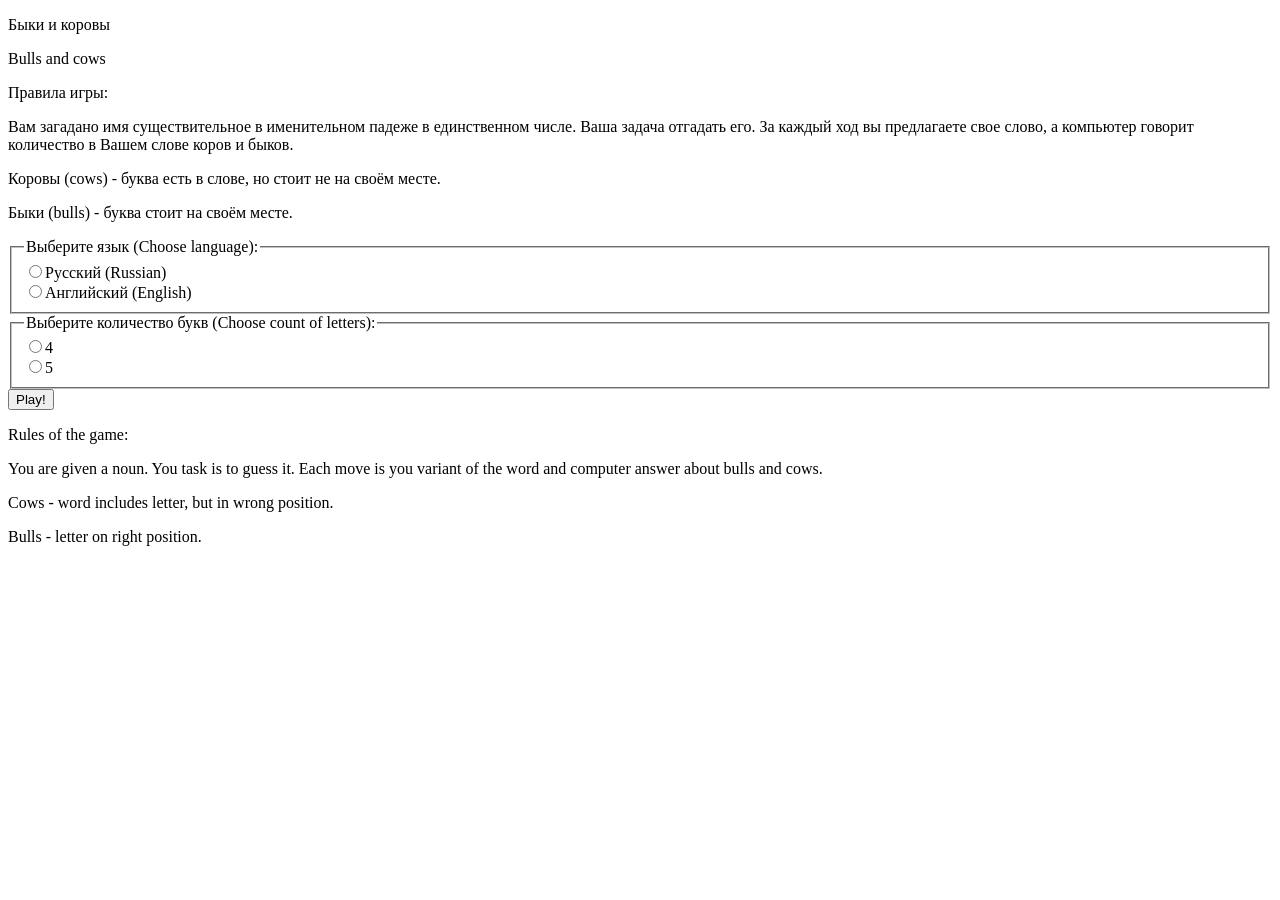
==== index.html @ 8b750e5d "clear project, modify english words" ====
<!DOCTYPE html>
<html lang="en">
<head>
    <meta charset="UTF-8">
    <title>Cows and Bulls</title>
    <link href="css/index.css" type="text/css" rel="stylesheet">
    <script src="https://code.jquery.com/jquery-3.7.1.js"
            integrity="sha256-eKhayi8LEQwp4NKxN+CfCh+3qOVUtJn3QNZ0TciWLP4=" crossorigin="anonymous"></script>
    <script src="js/index.js"></script>
</head>
<body class="body">

</body>
</html>
<!--    <header>
        <h1>Быки и коровы</h1>
    </header>
    <div class="rules">
    <h2><p>Правила игры</p></h2>
    <h3><p>Вам загадано слово из 4 букв (имя существительное в именительном падеже в единственном числе).
        Ваша задача отгадать его. За каждый ход вы предлагаете свое слово из 4 букв (имя существительное в именительном падеже в единственном числе),
        а компьютер говорит количество в Вашем слове коров и быков.</p>
        <p>Коровы - буква есть в слове, но стоит не на своём месте.</p>
        <p>Быки - буква стоит на своём месте.</p>
    </h3>
    </div>
    <div class="playfield">
        <div class="inputfield">
            <div class="input">

            </div>
            <div class="check">
                Check
            </div>
        </div>
        <div class="history">

        </div>
    </div>-->
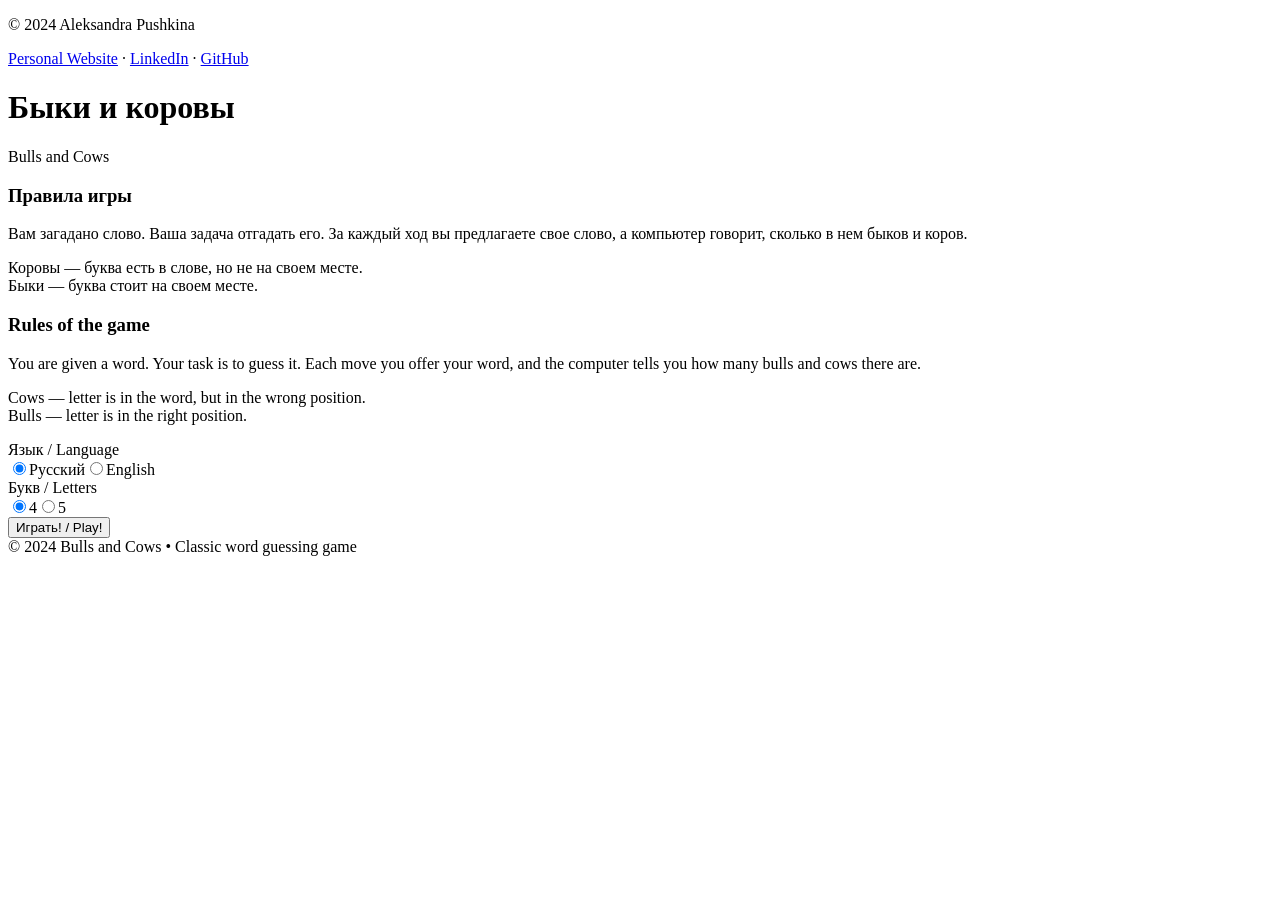
==== commit 8d47cfb7: "update style" ====
--- a/index.html
+++ b/index.html
@@ -2,38 +2,27 @@
 <html lang="en">
 <head>
     <meta charset="UTF-8">
+    <meta name="viewport" content="width=device-width, initial-scale=1.0">
     <title>Cows and Bulls</title>
     <link href="css/index.css" type="text/css" rel="stylesheet">
     <script src="https://code.jquery.com/jquery-3.7.1.js"
-            integrity="sha256-eKhayi8LEQwp4NKxN+CfCh+3qOVUtJn3QNZ0TciWLP4=" crossorigin="anonymous"></script>
+            integrity="sha256-eKhayi8LEQwp4NKxN+CfCh+3qOVUtJn3QNZ0TciWLP4=" crossorigin="anonymous">
+    </script>
     <script src="js/index.js"></script>
 </head>
 <body class="body">
+<!-- Content will be inserted here by JavaScript -->
 
+<!-- FOOTER -->
+<footer class="main-footer">
+    <p>© 2024 Aleksandra Pushkina</p>
+    <div class="footer-links">
+        <a href="https://pushkinaalexandra.github.io" target="_blank">Personal Website</a>
+        <span class="separator">·</span>
+        <a href="https://www.linkedin.com/in/alexandra-pushkina-93a887335/" target="_blank">LinkedIn</a>
+        <span class="separator">·</span>
+        <a href="https://github.com/PushkinaAlexandra" target="_blank">GitHub</a>
+    </div>
+</footer>
 </body>
-</html>
-<!--    <header>
-        <h1>Быки и коровы</h1>
-    </header>
-    <div class="rules">
-    <h2><p>Правила игры</p></h2>
-    <h3><p>Вам загадано слово из 4 букв (имя существительное в именительном падеже в единственном числе).
-        Ваша задача отгадать его. За каждый ход вы предлагаете свое слово из 4 букв (имя существительное в именительном падеже в единственном числе),
-        а компьютер говорит количество в Вашем слове коров и быков.</p>
-        <p>Коровы - буква есть в слове, но стоит не на своём месте.</p>
-        <p>Быки - буква стоит на своём месте.</p>
-    </h3>
-    </div>
-    <div class="playfield">
-        <div class="inputfield">
-            <div class="input">
-
-            </div>
-            <div class="check">
-                Check
-            </div>
-        </div>
-        <div class="history">
-
-        </div>
-    </div>-->+</html>
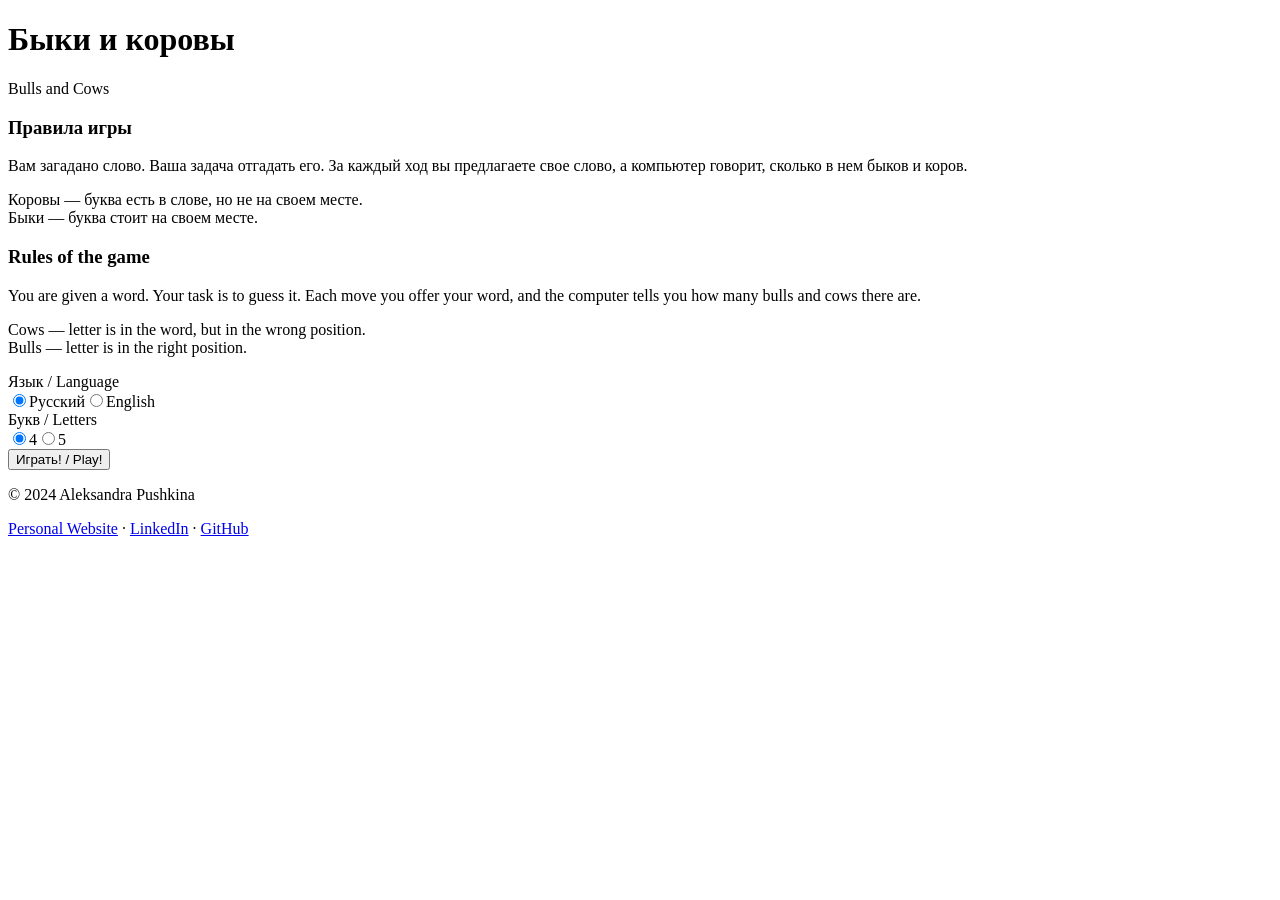
==== commit 2f8d7f50: "update style" ====
--- a/index.html
+++ b/index.html
@@ -10,8 +10,10 @@
     </script>
     <script src="js/index.js"></script>
 </head>
-<body class="body">
-<!-- Content will be inserted here by JavaScript -->
+<body>
+<div class="main-container">
+    <!-- Header, Rules, Settings, Play Button will be inserted here -->
+</div>
 
 <!-- FOOTER -->
 <footer class="main-footer">
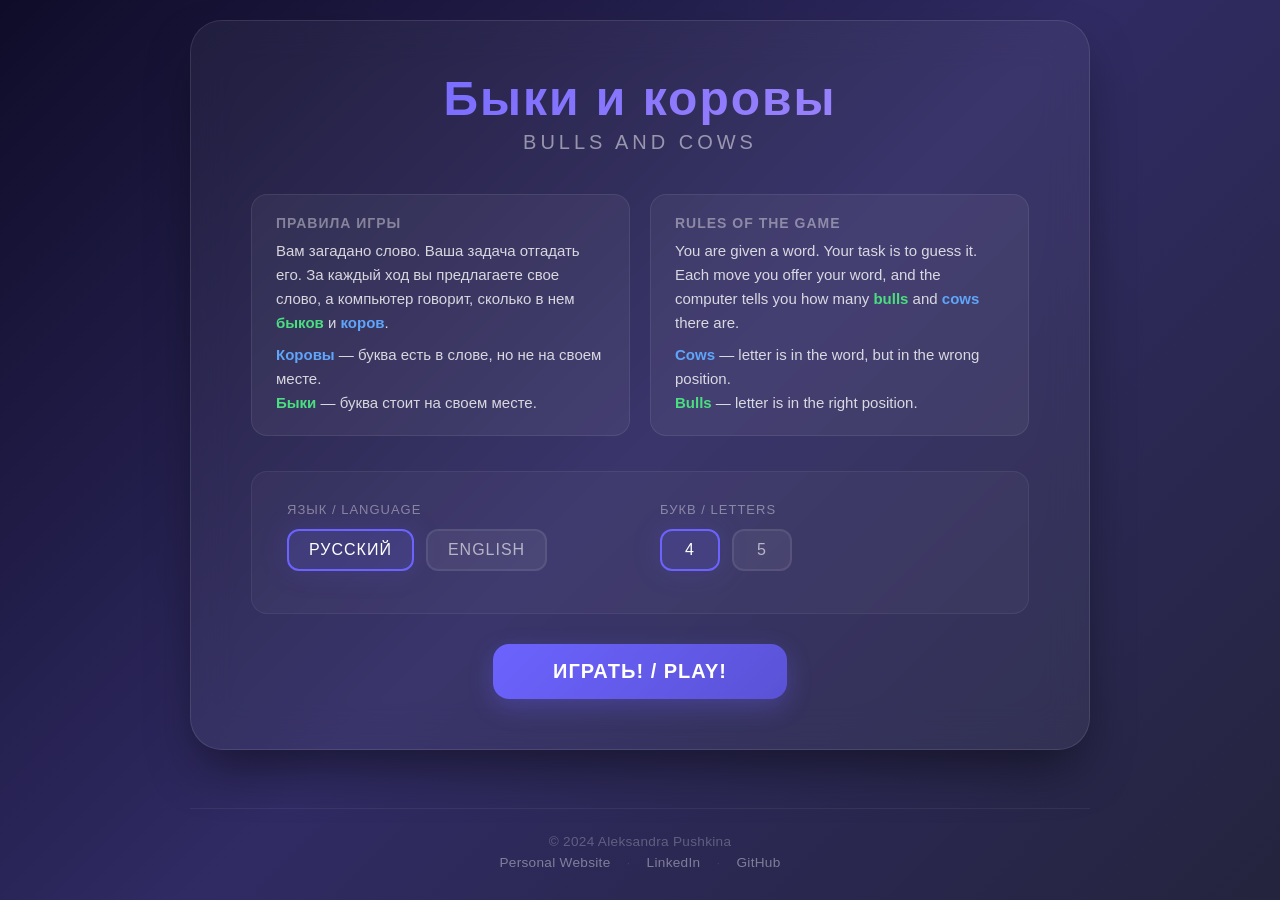
==== commit 22f62eb9: "Update index.html" ====
--- a/index.html
+++ b/index.html
@@ -4,11 +4,11 @@
     <meta charset="UTF-8">
     <meta name="viewport" content="width=device-width, initial-scale=1.0">
     <title>Cows and Bulls</title>
-    <link href="css/index.css" type="text/css" rel="stylesheet">
+    <link href="./CSS/index.css" type="text/css" rel="stylesheet">
     <script src="https://code.jquery.com/jquery-3.7.1.js"
             integrity="sha256-eKhayi8LEQwp4NKxN+CfCh+3qOVUtJn3QNZ0TciWLP4=" crossorigin="anonymous">
     </script>
-    <script src="js/index.js"></script>
+    <script src="./js/index.js"></script>
 </head>
 <body>
 <div class="main-container">
@@ -27,4 +27,4 @@
     </div>
 </footer>
 </body>
-</html>+</html>
--- a/CSS/index.css
+++ b/CSS/index.css
@@ -0,0 +1,344 @@
+/* ===== RESET & BASE ===== */
+* {
+    margin: 0;
+    padding: 0;
+    box-sizing: border-box;
+}
+
+html, body {
+    height: 100%;
+}
+
+body {
+    font-family: 'Segoe UI', Tahoma, Geneva, Verdana, sans-serif;
+    background: linear-gradient(135deg, #0f0c29, #302b63, #24243e);
+    color: #fff;
+    padding: 20px;
+    margin: 0;
+    display: flex;
+    flex-direction: column;
+    min-height: 100vh;
+}
+
+/* ===== MAIN CONTAINER ===== */
+.main-container {
+    max-width: 900px;
+    width: 100%;
+    margin: 0 auto;
+    background: rgba(255, 255, 255, 0.05);
+    backdrop-filter: blur(20px);
+    border: 1px solid rgba(255, 255, 255, 0.1);
+    border-radius: 32px;
+    padding: 50px 60px;
+    box-shadow: 0 25px 50px -12px rgba(0, 0, 0, 0.5);
+    transition: all 0.3s ease;
+    flex-shrink: 0;
+}
+
+.main-container:hover {
+    border-color: rgba(255, 255, 255, 0.15);
+    box-shadow: 0 30px 60px -12px rgba(0, 0, 0, 0.6);
+}
+
+/* ===== HEADER ===== */
+.header {
+    text-align: center;
+    margin-bottom: 40px;
+}
+
+.header h1 {
+    font-size: 48px;
+    font-weight: 800;
+    background: linear-gradient(135deg, #6c63ff, #a78bfa);
+    -webkit-background-clip: text;
+    -webkit-text-fill-color: transparent;
+    background-clip: text;
+    letter-spacing: 2px;
+}
+
+.header .subtitle {
+    font-size: 20px;
+    color: rgba(255, 255, 255, 0.5);
+    font-weight: 300;
+    letter-spacing: 4px;
+    text-transform: uppercase;
+    margin-top: 5px;
+}
+
+/* ===== RULES SECTION ===== */
+.rules-section {
+    display: grid;
+    grid-template-columns: 1fr 1fr;
+    gap: 20px;
+    margin-bottom: 35px;
+}
+
+.rules-box {
+    background: rgba(255, 255, 255, 0.05);
+    border: 1px solid rgba(255, 255, 255, 0.08);
+    border-radius: 16px;
+    padding: 20px 24px;
+    transition: all 0.3s ease;
+}
+
+.rules-box:hover {
+    background: rgba(255, 255, 255, 0.08);
+    border-color: rgba(255, 255, 255, 0.15);
+}
+
+.rules-box h3 {
+    font-size: 14px;
+    text-transform: uppercase;
+    letter-spacing: 1px;
+    color: rgba(255, 255, 255, 0.4);
+    margin-bottom: 8px;
+}
+
+.rules-box p {
+    font-size: 15px;
+    line-height: 1.6;
+    color: rgba(255, 255, 255, 0.8);
+}
+
+.rules-box .highlight-bull {
+    color: #4ade80;
+    font-weight: 600;
+}
+
+.rules-box .highlight-cow {
+    color: #60a5fa;
+    font-weight: 600;
+}
+
+/* ===== SETTINGS SECTION ===== */
+.settings-section {
+    background: rgba(255, 255, 255, 0.03);
+    border: 1px solid rgba(255, 255, 255, 0.06);
+    border-radius: 16px;
+    padding: 30px 35px;
+    margin-bottom: 30px;
+}
+
+.settings-row {
+    display: flex;
+    gap: 40px;
+    justify-content: center;
+    flex-wrap: wrap;
+}
+
+.settings-group {
+    flex: 1;
+    min-width: 180px;
+}
+
+.settings-group label {
+    display: block;
+    font-size: 13px;
+    text-transform: uppercase;
+    letter-spacing: 1px;
+    color: rgba(255, 255, 255, 0.4);
+    margin-bottom: 12px;
+}
+
+/* ===== RADIO BUTTONS ===== */
+.radio-group {
+    display: flex;
+    gap: 12px;
+    flex-wrap: wrap;
+}
+
+.radio-option {
+    position: relative;
+    cursor: pointer;
+}
+
+.radio-option input {
+    position: absolute;
+    opacity: 0;
+    width: 0;
+    height: 0;
+}
+
+.radio-option .radio-label {
+    display: flex;
+    align-items: center;
+    justify-content: center;
+    padding: 10px 20px;
+    background: rgba(255, 255, 255, 0.06);
+    border: 2px solid rgba(255, 255, 255, 0.08);
+    border-radius: 12px;
+    font-size: 16px;
+    font-weight: 500;
+    color: rgba(255, 255, 255, 0.6);
+    transition: all 0.25s ease;
+    min-width: 60px;
+    user-select: none;
+}
+
+.radio-option input:checked + .radio-label {
+    background: rgba(108, 99, 255, 0.15);
+    border-color: #6c63ff;
+    color: #fff;
+    box-shadow: 0 0 30px rgba(108, 99, 255, 0.15);
+}
+
+.radio-option:hover .radio-label {
+    border-color: rgba(255, 255, 255, 0.2);
+    color: rgba(255, 255, 255, 0.8);
+}
+
+/* ===== PLAY BUTTON ===== */
+.play-btn-wrapper {
+    text-align: center;
+}
+
+#playButton {
+    padding: 16px 60px;
+    border: none;
+    border-radius: 16px;
+    font-size: 20px;
+    font-weight: 700;
+    color: #fff;
+    background: linear-gradient(135deg, #6c63ff, #5a52d5);
+    cursor: pointer;
+    transition: all 0.3s ease;
+    text-transform: uppercase;
+    letter-spacing: 1px;
+    box-shadow: 0 8px 24px rgba(108, 99, 255, 0.3);
+}
+
+#playButton:hover {
+    transform: translateY(-3px);
+    box-shadow: 0 14px 40px rgba(108, 99, 255, 0.4);
+}
+
+#playButton:active {
+    transform: translateY(0);
+    box-shadow: 0 4px 16px rgba(108, 99, 255, 0.3);
+}
+
+/* ===== FOOTER ===== */
+.main-footer {
+    text-align: center;
+    margin-top: auto;
+    padding: 25px 20px 10px;
+    border-top: 1px solid rgba(255, 255, 255, 0.06);
+    color: rgba(255, 255, 255, 0.25);
+    font-size: 0.85rem;
+    letter-spacing: 0.3px;
+    flex-shrink: 0;
+    width: 100%;
+    max-width: 900px;
+    margin-left: auto;
+    margin-right: auto;
+}
+
+.main-footer p {
+    margin-bottom: 6px;
+}
+
+.main-footer .footer-links {
+    display: flex;
+    gap: 16px;
+    justify-content: center;
+    flex-wrap: wrap;
+    margin-top: 5px;
+}
+
+.main-footer .footer-links a {
+    color: rgba(255, 255, 255, 0.4);
+    text-decoration: none;
+    transition: color 0.3s ease;
+}
+
+.main-footer .footer-links a:hover {
+    color: rgba(255, 255, 255, 0.8);
+}
+
+.main-footer .footer-links .separator {
+    color: rgba(255, 255, 255, 0.1);
+}
+
+/* ===== RESPONSIVE ===== */
+@media (max-width: 768px) {
+    .main-container {
+        padding: 30px 25px;
+        border-radius: 24px;
+    }
+
+    .header h1 {
+        font-size: 34px;
+    }
+
+    .header .subtitle {
+        font-size: 16px;
+    }
+
+    .rules-section {
+        grid-template-columns: 1fr;
+        gap: 12px;
+    }
+
+    .settings-row {
+        flex-direction: column;
+        gap: 20px;
+    }
+
+    .settings-group {
+        min-width: unset;
+    }
+
+    .radio-group {
+        justify-content: center;
+    }
+
+    #playButton {
+        padding: 14px 40px;
+        font-size: 18px;
+        width: 100%;
+        max-width: 300px;
+    }
+
+    .main-footer {
+        max-width: 100%;
+    }
+}
+
+@media (max-width: 480px) {
+    .main-container {
+        padding: 20px 16px;
+        border-radius: 20px;
+    }
+
+    .header h1 {
+        font-size: 28px;
+    }
+
+    .header .subtitle {
+        font-size: 13px;
+        letter-spacing: 2px;
+    }
+
+    .rules-box {
+        padding: 14px 18px;
+    }
+
+    .rules-box p {
+        font-size: 14px;
+    }
+
+    .settings-section {
+        padding: 20px 18px;
+    }
+
+    .radio-option .radio-label {
+        padding: 8px 16px;
+        font-size: 14px;
+        min-width: 50px;
+    }
+
+    #playButton {
+        font-size: 16px;
+        padding: 12px 30px;
+    }
+}
